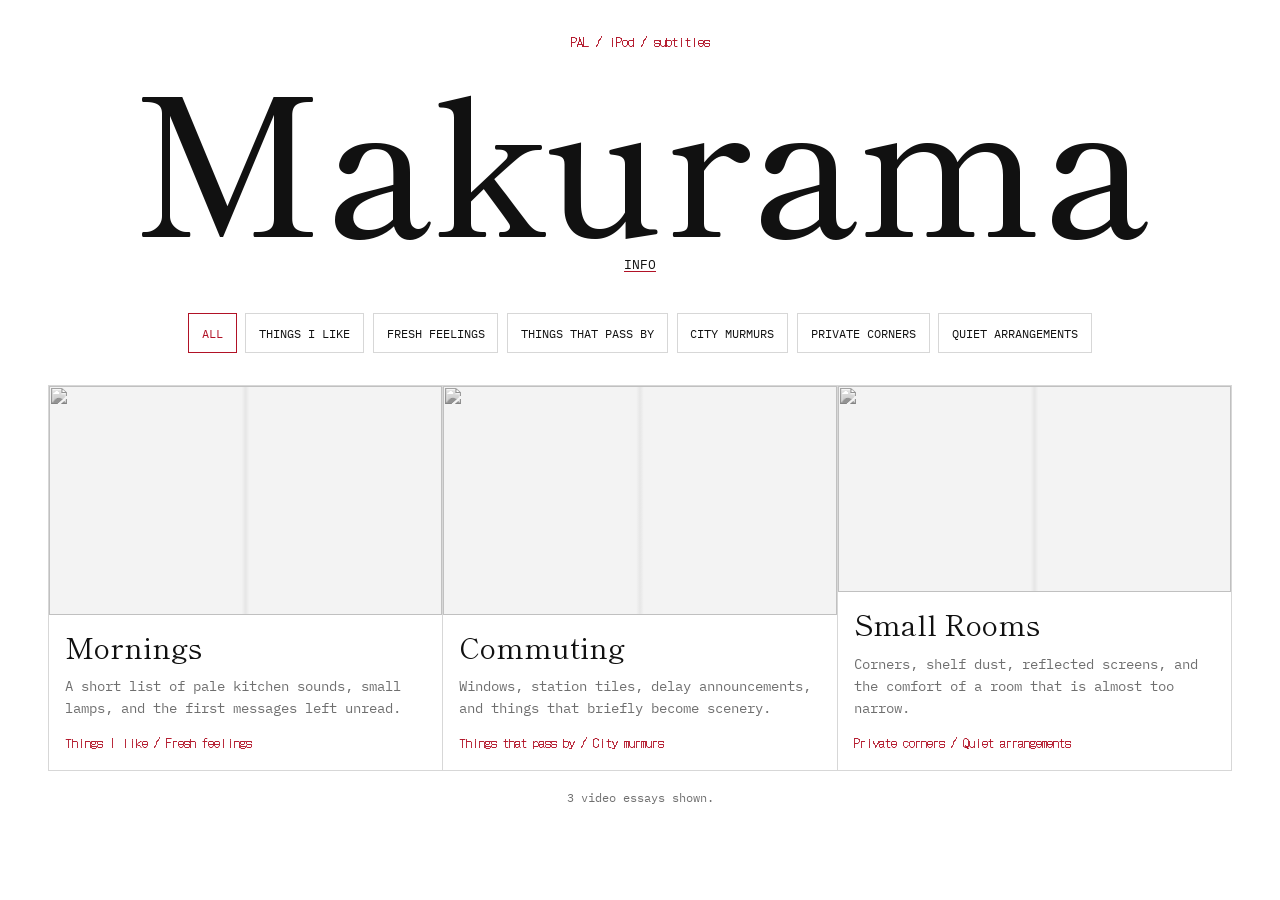
==== index.html @ 8e90f1b4 "Prototyping" ====
<!doctype html>
<html lang="en">
  <head>
    <meta charset="utf-8">
    <meta name="viewport" content="width=device-width, initial-scale=1">
    <meta name="description" content="Makurama is a collection of changing video essays inspired by Sei Shonagon.">
    <title>Makurama</title>
    <link rel="preconnect" href="https://fonts.googleapis.com">
    <link rel="preconnect" href="https://fonts.gstatic.com" crossorigin>
    <link href="https://fonts.googleapis.com/css2?family=DotGothic16&family=Dr+Sugiyama&family=IBM+Plex+Mono:wght@400;500;600&family=Shippori+Mincho:wght@400;500;700&display=swap" rel="stylesheet">
    <link rel="stylesheet" href="assets/css/style.css">
    <script src="assets/js/app.js" defer></script>
  </head>
  <body>
    <a class="skip-link" href="#main">Skip to content</a>

    <section id="intro-screen" role="region" aria-label="Introductory quote" tabindex="0">
      <blockquote>
        <p id="intro-quote">Things that pass through a small screen and remain.</p>
      </blockquote>
    </section>

    <header class="site-header">
      <p class="lofi-mark">PAL / iPod / subtitles</p>
      <h1 id="site-title" class="site-title" tabindex="-1">Makurama</h1>
      <nav aria-label="Primary navigation">
        <a href="info.html">Info</a>
      </nav>
    </header>

    <main id="main" tabindex="-1">
      <section class="filter-section" aria-labelledby="filters-title">
        <h2 id="filters-title" class="visually-hidden">Filter video essays by tag</h2>
        <div id="tagFilters" class="tag-filters" role="list" aria-live="polite"></div>
      </section>

      <section class="gallery-section" aria-labelledby="gallery-title">
        <h2 id="gallery-title" class="visually-hidden">Video essays</h2>
        <div id="gallery" class="gallery" aria-live="polite"></div>
        <p id="galleryStatus" class="gallery-status" role="status"></p>
      </section>

      <section id="textFallback" class="text-fallback" aria-labelledby="text-fallback-title">
        <h2 id="text-fallback-title">Text version</h2>
        <p>Makurama can be browsed as a plain list of video essays. Each entry is prepared for captions and transcripts as the project grows.</p>
        <ul>
          <li><a href="assets/video/mornings-v1.mp4">Mornings</a>: Things I like, Fresh feelings.</li>
          <li><a href="assets/video/commuting-v1.mp4">Commuting</a>: Things that pass by, City murmurs.</li>
          <li><a href="assets/video/small-rooms-v1.mp4">Small Rooms</a>: Private corners, Quiet arrangements.</li>
        </ul>
      </section>
    </main>

    <div id="videoOverlay" class="video-overlay" role="dialog" aria-modal="true" aria-labelledby="overlayTitle" hidden>
      <div class="overlay-plane" data-close-overlay></div>
      <div class="video-dialog">
        <button class="close-button" type="button" data-close-overlay aria-label="Close video">x</button>
        <p id="overlayTagline" class="lofi-mark"></p>
        <h2 id="overlayTitle"></h2>
        <p id="overlayDescription" class="overlay-description"></p>
        <div id="versionSwitcher" class="version-switcher" aria-label="Video versions"></div>
        <video id="overlayVideo" controls playsinline preload="metadata">
          <track kind="captions" srclang="en" label="English captions">
        </video>
        <p id="overlayTranscript" class="transcript-note"></p>
      </div>
    </div>

    <noscript>
      <section class="noscript-fallback" aria-labelledby="noscript-title">
        <h2 id="noscript-title">Makurama without JavaScript</h2>
        <p>The interactive gallery needs JavaScript. The first sample paths are listed here for text and script-free browsing.</p>
        <ul>
          <li><a href="assets/video/mornings-v1.mp4">Mornings</a></li>
          <li><a href="assets/video/commuting-v1.mp4">Commuting</a></li>
          <li><a href="assets/video/small-rooms-v1.mp4">Small Rooms</a></li>
        </ul>
      </section>
    </noscript>
  </body>
</html>
---- assets/css/style.css ----
:root {
  --paper: #fff;
  --ink: #111;
  --muted: #6f6f6f;
  --line: #d7d7d7;
  --soft: #f3f3f3;
  --red: #b11226;
  --focus: #d21f3c;
  --title-font: "Shippori Mincho", "Times New Roman", serif;
  --ui-font: "IBM Plex Mono", "Courier New", monospace;
  --accent-font: "DotGothic16", "IBM Plex Mono", monospace;
}

* {
  box-sizing: border-box;
}

html {
  background: var(--paper);
  color: var(--ink);
  font-family: var(--ui-font);
  font-size: 16px;
}

body {
  margin: 0;
  min-height: 100vh;
}

body.intro-active {
  overflow: hidden;
}

body.overlay-open {
  overflow: hidden;
}

a {
  color: inherit;
  text-decoration-color: var(--red);
  text-decoration-thickness: 1px;
  text-underline-offset: 0.18em;
}

button,
video {
  font: inherit;
}

button {
  color: inherit;
}

:focus-visible {
  outline: 2px solid var(--focus);
  outline-offset: 4px;
}

.visually-hidden {
  position: absolute;
  width: 1px;
  height: 1px;
  padding: 0;
  margin: -1px;
  overflow: hidden;
  clip: rect(0, 0, 0, 0);
  white-space: nowrap;
  border: 0;
}

.skip-link {
  position: fixed;
  left: 1rem;
  top: 1rem;
  z-index: 20;
  padding: 0.65rem 0.85rem;
  background: var(--paper);
  border: 1px solid var(--ink);
  transform: translateY(-180%);
}

.skip-link:focus {
  transform: translateY(0);
}

#intro-screen {
  position: fixed;
  inset: 0;
  z-index: 9999;
  display: grid;
  place-items: center;
  padding: 1.5rem;
  background: var(--paper);
  color: var(--ink);
  opacity: 1;
  pointer-events: auto;
  cursor: pointer;
  transition: opacity 1200ms ease;
}

#intro-screen.intro-dismissing,
#intro-screen.intro-hidden {
  opacity: 0;
  pointer-events: none;
}

#intro-screen blockquote {
  margin: 0;
}

#intro-screen p {
  max-width: 18rem;
  margin: 0;
  color: var(--muted);
  font-family: var(--title-font);
  font-size: clamp(1.25rem, 4vw, 2.2rem);
  line-height: 1.35;
  text-align: center;
}

.site-header {
  display: grid;
  place-items: center;
  gap: 1rem;
  padding: 2rem 1.25rem 2.5rem;
  text-align: center;
}

.compact-header {
  padding-bottom: 1rem;
}

.site-header h1 {
  margin: 0;
  font-family: var(--title-font);
  font-size: clamp(4.4rem, 16vw, 12rem);
  font-weight: 500;
  line-height: 0.9;
  letter-spacing: 0;
  text-transform: none;
  color: var(--ink);
  background: transparent;
}

.site-title,
.site-title:focus,
.site-title:active,
.site-title:focus-visible,
.site-header h1,
.site-header h1:focus,
.site-header h1:active,
.site-header h1:focus-visible {
  color: var(--ink);
  background: transparent;
}

.site-title:focus {
  outline: none;
}

.site-title:focus-visible {
  outline: 1px solid var(--red);
  outline-offset: 0.35rem;
}

.site-header nav {
  font-size: 0.82rem;
  text-transform: uppercase;
}

.lofi-mark {
  margin: 0;
  color: var(--red);
  font-family: var(--accent-font);
  font-size: 0.82rem;
  letter-spacing: 0;
}

main {
  padding: 0 1.25rem 5rem;
}

.filter-section {
  max-width: 66rem;
  margin: 0 auto 2rem;
}

.tag-filters,
.version-switcher {
  display: flex;
  flex-wrap: wrap;
  justify-content: center;
  gap: 0.55rem;
}

.tag-button,
.version-button,
.close-button {
  min-height: 2.5rem;
  border: 1px solid var(--line);
  background: var(--paper);
  cursor: pointer;
}

.tag-button,
.version-button {
  padding: 0.55rem 0.8rem;
  font-size: 0.78rem;
  text-transform: uppercase;
}

.tag-button[aria-pressed="true"],
.version-button[aria-pressed="true"] {
  border-color: var(--red);
  color: var(--red);
}

.gallery-section {
  max-width: 74rem;
  margin: 0 auto;
}

.gallery {
  display: grid;
  grid-template-columns: repeat(auto-fit, minmax(min(100%, 17rem), 1fr));
  gap: 1px;
  border: 1px solid var(--line);
  background: var(--line);
}

.gallery-card {
  min-height: 24rem;
  background: var(--paper);
}

.card-button {
  display: grid;
  grid-template-rows: minmax(12rem, 1fr) auto;
  width: 100%;
  min-height: 24rem;
  padding: 0;
  border: 0;
  background: var(--paper);
  text-align: left;
  cursor: pointer;
}

.card-button:hover .card-title,
.card-button:focus-visible .card-title {
  color: var(--red);
}

.card-button img {
  width: 100%;
  height: 100%;
  min-height: 12rem;
  object-fit: cover;
  background:
    linear-gradient(90deg, transparent 49%, rgba(0, 0, 0, 0.05) 50%, transparent 51%),
    var(--soft);
  border-bottom: 1px solid var(--line);
  filter: grayscale(1);
}

.card-button img.is-missing {
  border: 0;
  color: transparent;
}

.card-content {
  display: grid;
  gap: 0.8rem;
  padding: 1rem;
}

.card-title {
  font-family: var(--title-font);
  font-size: 1.8rem;
  line-height: 1.1;
}

.card-description {
  color: var(--muted);
  font-size: 0.9rem;
  line-height: 1.55;
}

.card-tags,
.gallery-status,
.transcript-note,
.noscript-fallback,
.text-fallback {
  color: var(--muted);
  font-size: 0.78rem;
  line-height: 1.7;
}

.card-tags {
  color: var(--red);
  font-family: var(--accent-font);
}

.gallery-status {
  margin: 1rem 0 0;
  text-align: center;
}

.text-fallback {
  display: none;
  max-width: 38rem;
  margin: 4rem auto 0;
  border-top: 1px solid var(--line);
  padding-top: 1.5rem;
}

.text-only .text-fallback {
  display: block;
}

.video-overlay {
  position: fixed;
  inset: 0;
  z-index: 10;
  display: grid;
  place-items: center;
  padding: 1rem;
  opacity: 0;
  transition: opacity 260ms ease;
}

.video-overlay.is-visible {
  opacity: 1;
}

.overlay-plane {
  position: absolute;
  inset: 0;
  background: rgba(255, 255, 255, 0.96);
}

.video-dialog {
  position: relative;
  z-index: 1;
  width: min(100%, 58rem);
  max-height: calc(100vh - 2rem);
  overflow: auto;
  display: grid;
  gap: 1rem;
  justify-items: center;
  padding: clamp(1rem, 4vw, 2.5rem);
  background: var(--paper);
  border: 1px solid var(--line);
  text-align: center;
  transform: translateY(0.5rem);
  transition: transform 260ms ease;
}

.video-overlay.is-visible .video-dialog {
  transform: translateY(0);
}

.close-button {
  position: absolute;
  right: 0.75rem;
  top: 0.75rem;
  width: 2.5rem;
  padding: 0;
  color: var(--red);
  font-family: var(--accent-font);
  font-size: 1rem;
}

.video-dialog h2 {
  margin: 0;
  font-family: var(--title-font);
  font-size: clamp(2.4rem, 8vw, 5.5rem);
  font-weight: 500;
  line-height: 1;
}

.overlay-description {
  max-width: 38rem;
  margin: 0;
  color: var(--muted);
  line-height: 1.7;
}

.video-dialog video {
  width: min(100%, 44rem);
  aspect-ratio: 4 / 3;
  background: var(--ink);
}

.noscript-fallback {
  max-width: 38rem;
  margin: 3rem auto;
  padding: 1rem;
  border: 1px solid var(--line);
}

.info-main {
  padding-top: 1rem;
}

.river-text {
  max-width: 34rem;
  margin: 0 auto;
  font-family: var(--title-font);
  font-size: clamp(1.25rem, 2.2vw, 1.75rem);
  line-height: 1.65;
}

.river-text p {
  margin: 0 0 2.5rem;
}

.info-figure {
  width: min(18rem, 62vw);
  margin: 0 0 2.5rem;
  font-family: var(--ui-font);
  font-size: 0.72rem;
  line-height: 1.5;
  color: var(--muted);
}

.protrude-left {
  transform: translateX(-18%);
}

.protrude-right {
  margin-left: auto;
  transform: translateX(18%);
}

.placeholder-image {
  aspect-ratio: 4 / 3;
  border: 1px solid var(--line);
  background:
    linear-gradient(180deg, rgba(177, 18, 38, 0.12), transparent 30%),
    repeating-linear-gradient(0deg, #eee 0 2px, #fff 2px 7px);
}

.placeholder-image.striped {
  background:
    linear-gradient(90deg, rgba(177, 18, 38, 0.16), transparent 36%),
    repeating-linear-gradient(90deg, #111 0 1px, #f7f7f7 1px 9px);
}

.info-figure figcaption {
  margin-top: 0.6rem;
}

@media (max-width: 640px) {
  .site-header h1 {
    font-size: clamp(4rem, 22vw, 7rem);
  }

  .gallery-card,
  .card-button {
    min-height: 21rem;
  }

  .protrude-left,
  .protrude-right {
    transform: none;
  }
}

@media (prefers-reduced-motion: reduce) {
  #intro-screen {
    transition-duration: 80ms !important;
  }

  *,
  *::before,
  *::after {
    scroll-behavior: auto !important;
    transition-duration: 0.001ms !important;
    animation-duration: 0.001ms !important;
    animation-iteration-count: 1 !important;
  }
}
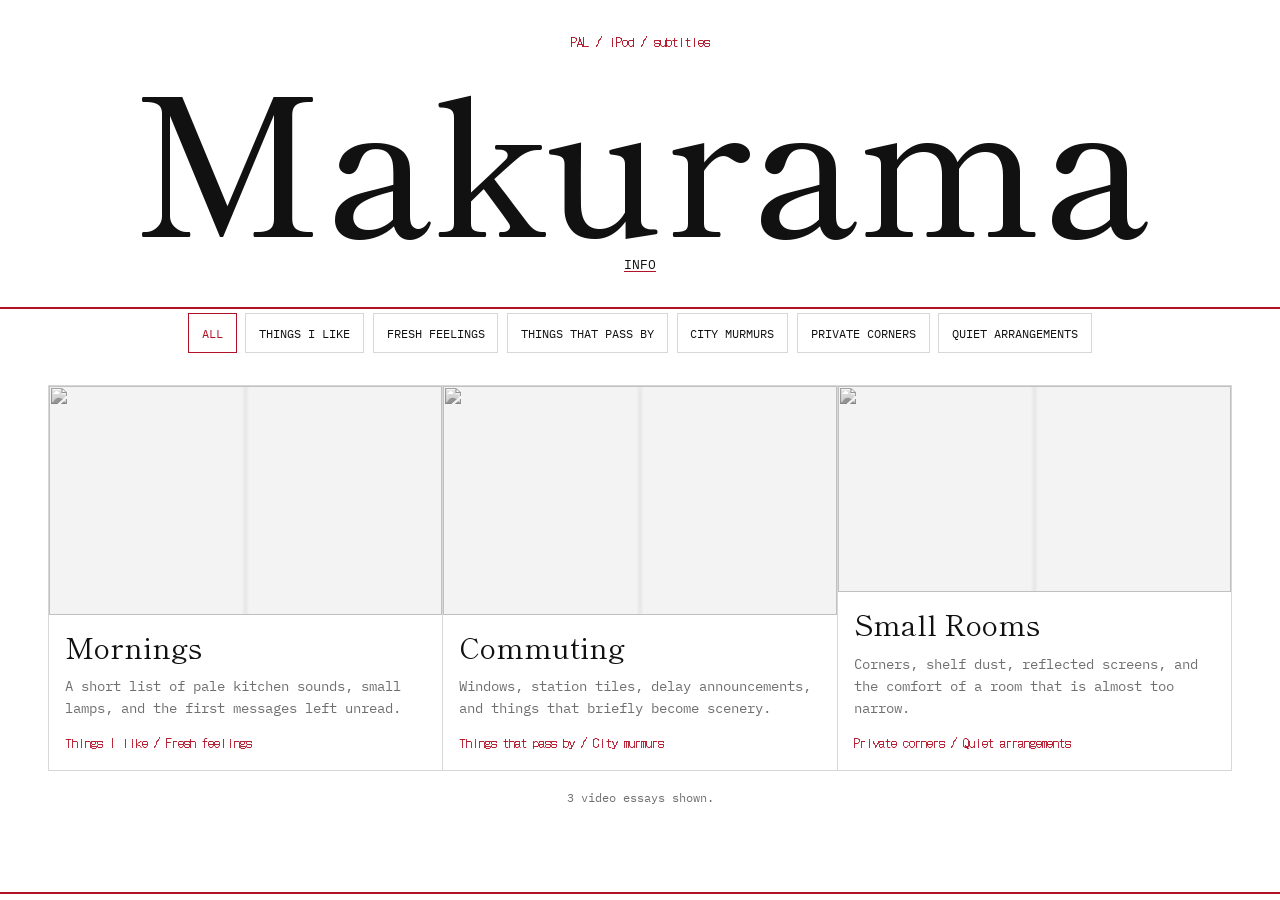
==== commit 4657f660: "WIP Codex intro debug attempt" ====
--- a/index.html
+++ b/index.html
@@ -7,7 +7,7 @@
     <title>Makurama</title>
     <link rel="preconnect" href="https://fonts.googleapis.com">
     <link rel="preconnect" href="https://fonts.gstatic.com" crossorigin>
-    <link href="https://fonts.googleapis.com/css2?family=DotGothic16&family=Dr+Sugiyama&family=IBM+Plex+Mono:wght@400;500;600&family=Shippori+Mincho:wght@400;500;700&display=swap" rel="stylesheet">
+    <link href="https://fonts.googleapis.com/css2?family=DotGothic16&family=IBM+Plex+Mono:wght@400;500;600&family=Shippori+Mincho:wght@400;500;700&display=swap" rel="stylesheet">
     <link rel="stylesheet" href="assets/css/style.css">
     <script src="assets/js/app.js" defer></script>
   </head>
@@ -16,13 +16,13 @@
 
     <section id="intro-screen" role="region" aria-label="Introductory quote" tabindex="0">
       <blockquote>
-        <p id="intro-quote">Things that pass through a small screen and remain.</p>
+        <p>Things that pass through a small screen and remain.</p>
       </blockquote>
     </section>
 
     <header class="site-header">
       <p class="lofi-mark">PAL / iPod / subtitles</p>
-      <h1 id="site-title" class="site-title" tabindex="-1">Makurama</h1>
+      <h1 id="site-title" class="site-title">Makurama</h1>
       <nav aria-label="Primary navigation">
         <a href="info.html">Info</a>
       </nav>
--- a/assets/css/style.css
+++ b/assets/css/style.css
@@ -5,7 +5,7 @@
   --line: #d7d7d7;
   --soft: #f3f3f3;
   --red: #b11226;
-  --focus: #d21f3c;
+  --focus: #b11226;
   --title-font: "Shippori Mincho", "Times New Roman", serif;
   --ui-font: "IBM Plex Mono", "Courier New", monospace;
   --accent-font: "DotGothic16", "IBM Plex Mono", monospace;
@@ -13,6 +13,11 @@
 
 * {
   box-sizing: border-box;
+}
+
+html,
+body {
+  cursor: auto;
 }
 
 html {
@@ -40,6 +45,13 @@
   text-decoration-color: var(--red);
   text-decoration-thickness: 1px;
   text-underline-offset: 0.18em;
+}
+
+a,
+button,
+.card-button,
+[role="button"] {
+  cursor: pointer;
 }
 
 button,
@@ -72,7 +84,7 @@
   position: fixed;
   left: 1rem;
   top: 1rem;
-  z-index: 20;
+  z-index: 10000;
   padding: 0.65rem 0.85rem;
   background: var(--paper);
   border: 1px solid var(--ink);
@@ -93,15 +105,20 @@
   background: var(--paper);
   color: var(--ink);
   opacity: 1;
+  visibility: visible;
   pointer-events: auto;
   cursor: pointer;
   transition: opacity 1200ms ease;
 }
 
-#intro-screen.intro-dismissing,
-#intro-screen.intro-hidden {
+#intro-screen.intro-dismissing {
   opacity: 0;
   pointer-events: none;
+}
+
+#intro-screen[hidden],
+.video-overlay[hidden] {
+  display: none !important;
 }
 
 #intro-screen blockquote {
@@ -124,21 +141,6 @@
   gap: 1rem;
   padding: 2rem 1.25rem 2.5rem;
   text-align: center;
-}
-
-.compact-header {
-  padding-bottom: 1rem;
-}
-
-.site-header h1 {
-  margin: 0;
-  font-family: var(--title-font);
-  font-size: clamp(4.4rem, 16vw, 12rem);
-  font-weight: 500;
-  line-height: 0.9;
-  letter-spacing: 0;
-  text-transform: none;
-  color: var(--ink);
   background: transparent;
 }
 
@@ -154,12 +156,19 @@
   background: transparent;
 }
 
-.site-title:focus {
-  outline: none;
-}
-
+.site-title {
+  margin: 0;
+  font-family: var(--title-font);
+  font-size: clamp(4.4rem, 16vw, 12rem);
+  font-weight: 500;
+  line-height: 0.9;
+  letter-spacing: 0;
+  text-transform: none;
+}
+
+.site-title:focus,
 .site-title:focus-visible {
-  outline: 1px solid var(--red);
+  outline: 1px solid var(--focus);
   outline-offset: 0.35rem;
 }
 
@@ -171,6 +180,7 @@
 .lofi-mark {
   margin: 0;
   color: var(--red);
+  background: transparent;
   font-family: var(--accent-font);
   font-size: 0.82rem;
   letter-spacing: 0;
@@ -199,7 +209,6 @@
   min-height: 2.5rem;
   border: 1px solid var(--line);
   background: var(--paper);
-  cursor: pointer;
 }
 
 .tag-button,
@@ -242,7 +251,6 @@
   border: 0;
   background: var(--paper);
   text-align: left;
-  cursor: pointer;
 }
 
 .card-button:hover .card-title,
@@ -325,11 +333,15 @@
   place-items: center;
   padding: 1rem;
   opacity: 0;
+  visibility: hidden;
+  pointer-events: none;
   transition: opacity 260ms ease;
 }
 
 .video-overlay.is-visible {
   opacity: 1;
+  visibility: visible;
+  pointer-events: auto;
 }
 
 .overlay-plane {
@@ -398,60 +410,8 @@
   border: 1px solid var(--line);
 }
 
-.info-main {
-  padding-top: 1rem;
-}
-
-.river-text {
-  max-width: 34rem;
-  margin: 0 auto;
-  font-family: var(--title-font);
-  font-size: clamp(1.25rem, 2.2vw, 1.75rem);
-  line-height: 1.65;
-}
-
-.river-text p {
-  margin: 0 0 2.5rem;
-}
-
-.info-figure {
-  width: min(18rem, 62vw);
-  margin: 0 0 2.5rem;
-  font-family: var(--ui-font);
-  font-size: 0.72rem;
-  line-height: 1.5;
-  color: var(--muted);
-}
-
-.protrude-left {
-  transform: translateX(-18%);
-}
-
-.protrude-right {
-  margin-left: auto;
-  transform: translateX(18%);
-}
-
-.placeholder-image {
-  aspect-ratio: 4 / 3;
-  border: 1px solid var(--line);
-  background:
-    linear-gradient(180deg, rgba(177, 18, 38, 0.12), transparent 30%),
-    repeating-linear-gradient(0deg, #eee 0 2px, #fff 2px 7px);
-}
-
-.placeholder-image.striped {
-  background:
-    linear-gradient(90deg, rgba(177, 18, 38, 0.16), transparent 36%),
-    repeating-linear-gradient(90deg, #111 0 1px, #f7f7f7 1px 9px);
-}
-
-.info-figure figcaption {
-  margin-top: 0.6rem;
-}
-
 @media (max-width: 640px) {
-  .site-header h1 {
+  .site-title {
     font-size: clamp(4rem, 22vw, 7rem);
   }
 
@@ -459,23 +419,17 @@
   .card-button {
     min-height: 21rem;
   }
-
-  .protrude-left,
-  .protrude-right {
-    transform: none;
-  }
 }
 
 @media (prefers-reduced-motion: reduce) {
   #intro-screen {
-    transition-duration: 80ms !important;
+    transition-duration: 80ms;
   }
 
   *,
   *::before,
   *::after {
     scroll-behavior: auto !important;
-    transition-duration: 0.001ms !important;
     animation-duration: 0.001ms !important;
     animation-iteration-count: 1 !important;
   }
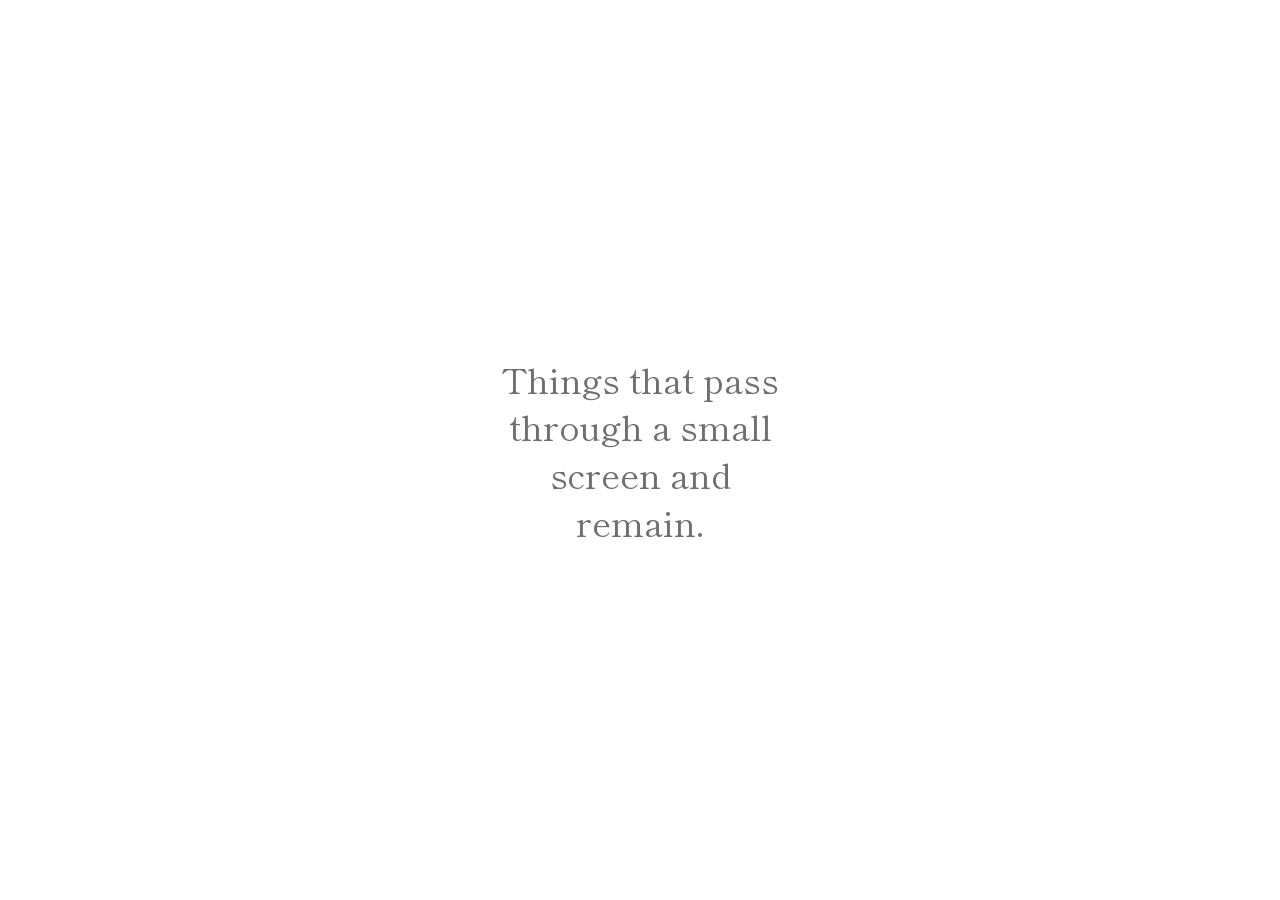
==== commit 1bfa25b9: "Merge branch 'main' into fix-intro-overlay-state" ====
--- a/index.html
+++ b/index.html
@@ -7,7 +7,7 @@
     <title>Makurama</title>
     <link rel="preconnect" href="https://fonts.googleapis.com">
     <link rel="preconnect" href="https://fonts.gstatic.com" crossorigin>
-    <link href="https://fonts.googleapis.com/css2?family=DotGothic16&family=IBM+Plex+Mono:wght@400;500;600&family=Shippori+Mincho:wght@400;500;700&display=swap" rel="stylesheet">
+    <link href="https://fonts.googleapis.com/css2?family=DotGothic16&family=Dr+Sugiyama&family=IBM+Plex+Mono:wght@400;500;600&family=Shippori+Mincho:wght@400;500;700&display=swap" rel="stylesheet">
     <link rel="stylesheet" href="assets/css/style.css">
     <script src="assets/js/app.js" defer></script>
   </head>
@@ -16,13 +16,13 @@
 
     <section id="intro-screen" role="region" aria-label="Introductory quote" tabindex="0">
       <blockquote>
-        <p>Things that pass through a small screen and remain.</p>
+        <p id="intro-quote">Things that pass through a small screen and remain.</p>
       </blockquote>
     </section>
 
     <header class="site-header">
       <p class="lofi-mark">PAL / iPod / subtitles</p>
-      <h1 id="site-title" class="site-title">Makurama</h1>
+      <h1 id="site-title" class="site-title" tabindex="-1">Makurama</h1>
       <nav aria-label="Primary navigation">
         <a href="info.html">Info</a>
       </nav>
--- a/assets/css/style.css
+++ b/assets/css/style.css
@@ -5,7 +5,7 @@
   --line: #d7d7d7;
   --soft: #f3f3f3;
   --red: #b11226;
-  --focus: #b11226;
+  --focus: #d21f3c;
   --title-font: "Shippori Mincho", "Times New Roman", serif;
   --ui-font: "IBM Plex Mono", "Courier New", monospace;
   --accent-font: "DotGothic16", "IBM Plex Mono", monospace;
@@ -13,11 +13,6 @@
 
 * {
   box-sizing: border-box;
-}
-
-html,
-body {
-  cursor: auto;
 }
 
 html {
@@ -45,13 +40,6 @@
   text-decoration-color: var(--red);
   text-decoration-thickness: 1px;
   text-underline-offset: 0.18em;
-}
-
-a,
-button,
-.card-button,
-[role="button"] {
-  cursor: pointer;
 }
 
 button,
@@ -84,7 +72,7 @@
   position: fixed;
   left: 1rem;
   top: 1rem;
-  z-index: 10000;
+  z-index: 20;
   padding: 0.65rem 0.85rem;
   background: var(--paper);
   border: 1px solid var(--ink);
@@ -105,20 +93,15 @@
   background: var(--paper);
   color: var(--ink);
   opacity: 1;
-  visibility: visible;
   pointer-events: auto;
   cursor: pointer;
   transition: opacity 1200ms ease;
 }
 
-#intro-screen.intro-dismissing {
+#intro-screen.intro-dismissing,
+#intro-screen.intro-hidden {
   opacity: 0;
   pointer-events: none;
-}
-
-#intro-screen[hidden],
-.video-overlay[hidden] {
-  display: none !important;
 }
 
 #intro-screen blockquote {
@@ -141,6 +124,21 @@
   gap: 1rem;
   padding: 2rem 1.25rem 2.5rem;
   text-align: center;
+}
+
+.compact-header {
+  padding-bottom: 1rem;
+}
+
+.site-header h1 {
+  margin: 0;
+  font-family: var(--title-font);
+  font-size: clamp(4.4rem, 16vw, 12rem);
+  font-weight: 500;
+  line-height: 0.9;
+  letter-spacing: 0;
+  text-transform: none;
+  color: var(--ink);
   background: transparent;
 }
 
@@ -156,19 +154,12 @@
   background: transparent;
 }
 
-.site-title {
-  margin: 0;
-  font-family: var(--title-font);
-  font-size: clamp(4.4rem, 16vw, 12rem);
-  font-weight: 500;
-  line-height: 0.9;
-  letter-spacing: 0;
-  text-transform: none;
-}
-
-.site-title:focus,
+.site-title:focus {
+  outline: none;
+}
+
 .site-title:focus-visible {
-  outline: 1px solid var(--focus);
+  outline: 1px solid var(--red);
   outline-offset: 0.35rem;
 }
 
@@ -180,7 +171,6 @@
 .lofi-mark {
   margin: 0;
   color: var(--red);
-  background: transparent;
   font-family: var(--accent-font);
   font-size: 0.82rem;
   letter-spacing: 0;
@@ -209,6 +199,7 @@
   min-height: 2.5rem;
   border: 1px solid var(--line);
   background: var(--paper);
+  cursor: pointer;
 }
 
 .tag-button,
@@ -251,6 +242,7 @@
   border: 0;
   background: var(--paper);
   text-align: left;
+  cursor: pointer;
 }
 
 .card-button:hover .card-title,
@@ -333,15 +325,11 @@
   place-items: center;
   padding: 1rem;
   opacity: 0;
-  visibility: hidden;
-  pointer-events: none;
   transition: opacity 260ms ease;
 }
 
 .video-overlay.is-visible {
   opacity: 1;
-  visibility: visible;
-  pointer-events: auto;
 }
 
 .overlay-plane {
@@ -410,8 +398,60 @@
   border: 1px solid var(--line);
 }
 
+.info-main {
+  padding-top: 1rem;
+}
+
+.river-text {
+  max-width: 34rem;
+  margin: 0 auto;
+  font-family: var(--title-font);
+  font-size: clamp(1.25rem, 2.2vw, 1.75rem);
+  line-height: 1.65;
+}
+
+.river-text p {
+  margin: 0 0 2.5rem;
+}
+
+.info-figure {
+  width: min(18rem, 62vw);
+  margin: 0 0 2.5rem;
+  font-family: var(--ui-font);
+  font-size: 0.72rem;
+  line-height: 1.5;
+  color: var(--muted);
+}
+
+.protrude-left {
+  transform: translateX(-18%);
+}
+
+.protrude-right {
+  margin-left: auto;
+  transform: translateX(18%);
+}
+
+.placeholder-image {
+  aspect-ratio: 4 / 3;
+  border: 1px solid var(--line);
+  background:
+    linear-gradient(180deg, rgba(177, 18, 38, 0.12), transparent 30%),
+    repeating-linear-gradient(0deg, #eee 0 2px, #fff 2px 7px);
+}
+
+.placeholder-image.striped {
+  background:
+    linear-gradient(90deg, rgba(177, 18, 38, 0.16), transparent 36%),
+    repeating-linear-gradient(90deg, #111 0 1px, #f7f7f7 1px 9px);
+}
+
+.info-figure figcaption {
+  margin-top: 0.6rem;
+}
+
 @media (max-width: 640px) {
-  .site-title {
+  .site-header h1 {
     font-size: clamp(4rem, 22vw, 7rem);
   }
 
@@ -419,17 +459,23 @@
   .card-button {
     min-height: 21rem;
   }
+
+  .protrude-left,
+  .protrude-right {
+    transform: none;
+  }
 }
 
 @media (prefers-reduced-motion: reduce) {
   #intro-screen {
-    transition-duration: 80ms;
+    transition-duration: 80ms !important;
   }
 
   *,
   *::before,
   *::after {
     scroll-behavior: auto !important;
+    transition-duration: 0.001ms !important;
     animation-duration: 0.001ms !important;
     animation-iteration-count: 1 !important;
   }
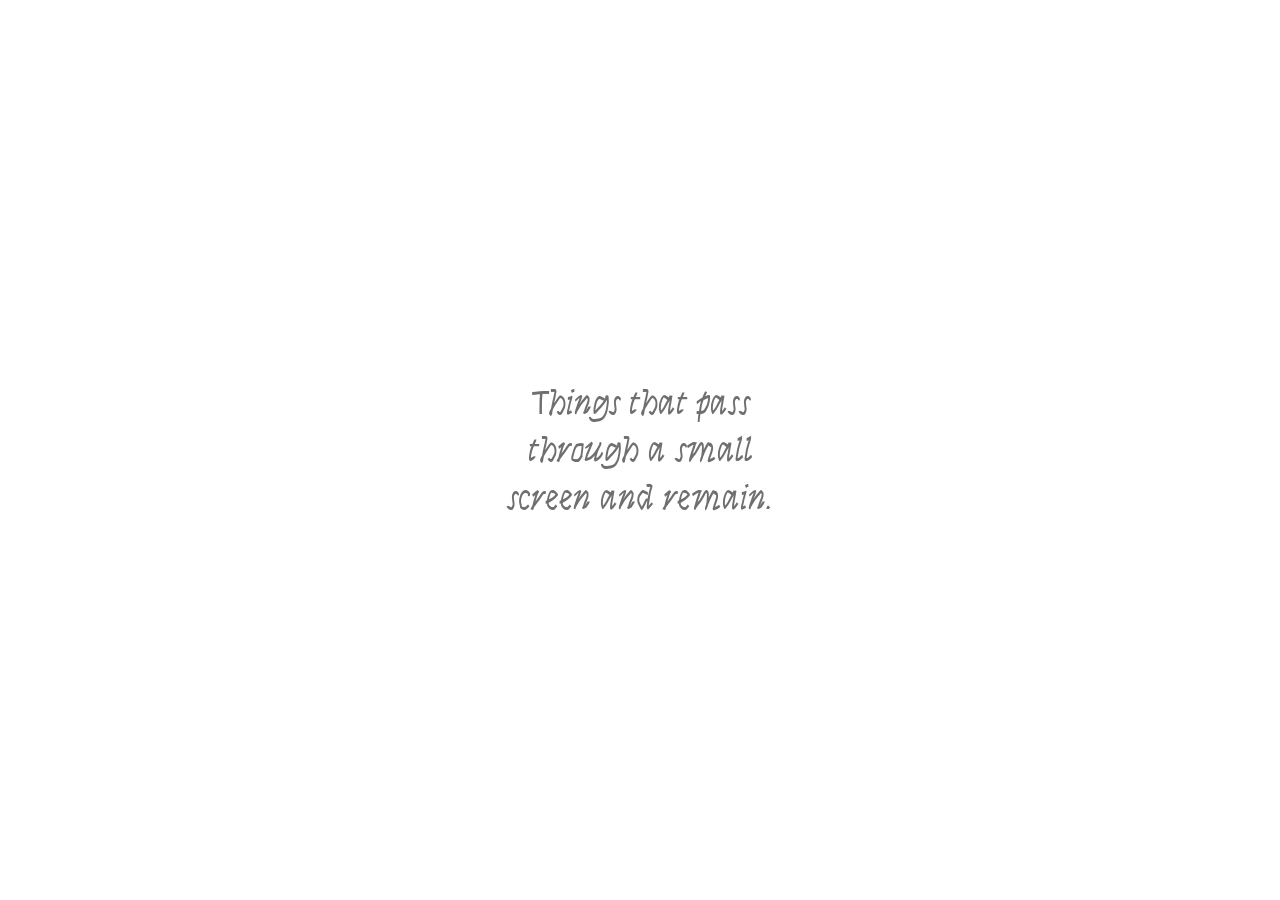
==== commit 32c1132c: "Update Makurama typography and intro fade" ====
--- a/index.html
+++ b/index.html
@@ -7,7 +7,7 @@
     <title>Makurama</title>
     <link rel="preconnect" href="https://fonts.googleapis.com">
     <link rel="preconnect" href="https://fonts.gstatic.com" crossorigin>
-    <link href="https://fonts.googleapis.com/css2?family=DotGothic16&family=Dr+Sugiyama&family=IBM+Plex+Mono:wght@400;500;600&family=Shippori+Mincho:wght@400;500;700&display=swap" rel="stylesheet">
+    <link href="https://fonts.googleapis.com/css2?family=IBM+Plex+Mono:wght@400;500;600&family=Shippori+Mincho:wght@400;500;700&family=Syne+Tactile&display=swap" rel="stylesheet">
     <link rel="stylesheet" href="assets/css/style.css">
     <script src="assets/js/app.js" defer></script>
   </head>
@@ -16,13 +16,13 @@
 
     <section id="intro-screen" role="region" aria-label="Introductory quote" tabindex="0">
       <blockquote>
-        <p id="intro-quote">Things that pass through a small screen and remain.</p>
+        <p>Things that pass through a small screen and remain.</p>
       </blockquote>
     </section>
 
     <header class="site-header">
       <p class="lofi-mark">PAL / iPod / subtitles</p>
-      <h1 id="site-title" class="site-title" tabindex="-1">Makurama</h1>
+      <h1 id="site-title" class="site-title">Makurama</h1>
       <nav aria-label="Primary navigation">
         <a href="info.html">Info</a>
       </nav>
--- a/assets/css/style.css
+++ b/assets/css/style.css
@@ -1,3 +1,9 @@
+@font-face {
+  font-family: "TerminusLocal";
+  src: url("../fonts/terminus/TerminusTTF-4.49.3.ttf") format("truetype");
+  font-display: swap;
+}
+
 :root {
   --paper: #fff;
   --ink: #111;
@@ -5,14 +11,19 @@
   --line: #d7d7d7;
   --soft: #f3f3f3;
   --red: #b11226;
-  --focus: #d21f3c;
-  --title-font: "Shippori Mincho", "Times New Roman", serif;
+  --focus: #b11226;
+  --title-font: "Syne Tactile", "Shippori Mincho", serif;
   --ui-font: "IBM Plex Mono", "Courier New", monospace;
-  --accent-font: "DotGothic16", "IBM Plex Mono", monospace;
+  --accent-font: "TerminusLocal", "Terminus", "Terminus (TTF)", "VT323", "IBM Plex Mono", monospace;
 }
 
 * {
   box-sizing: border-box;
+}
+
+html,
+body {
+  cursor: auto;
 }
 
 html {
@@ -40,6 +51,13 @@
   text-decoration-color: var(--red);
   text-decoration-thickness: 1px;
   text-underline-offset: 0.18em;
+}
+
+a,
+button,
+.card-button,
+[role="button"] {
+  cursor: pointer;
 }
 
 button,
@@ -72,7 +90,7 @@
   position: fixed;
   left: 1rem;
   top: 1rem;
-  z-index: 20;
+  z-index: 10000;
   padding: 0.65rem 0.85rem;
   background: var(--paper);
   border: 1px solid var(--ink);
@@ -93,15 +111,22 @@
   background: var(--paper);
   color: var(--ink);
   opacity: 1;
+  visibility: visible;
   pointer-events: auto;
   cursor: pointer;
-  transition: opacity 1200ms ease;
-}
-
-#intro-screen.intro-dismissing,
-#intro-screen.intro-hidden {
+  transition-property: opacity;
+  transition-duration: 1600ms;
+  transition-timing-function: ease;
+}
+
+#intro-screen.intro-dismissing {
   opacity: 0;
   pointer-events: none;
+}
+
+#intro-screen[hidden],
+.video-overlay[hidden] {
+  display: none !important;
 }
 
 #intro-screen blockquote {
@@ -124,21 +149,6 @@
   gap: 1rem;
   padding: 2rem 1.25rem 2.5rem;
   text-align: center;
-}
-
-.compact-header {
-  padding-bottom: 1rem;
-}
-
-.site-header h1 {
-  margin: 0;
-  font-family: var(--title-font);
-  font-size: clamp(4.4rem, 16vw, 12rem);
-  font-weight: 500;
-  line-height: 0.9;
-  letter-spacing: 0;
-  text-transform: none;
-  color: var(--ink);
   background: transparent;
 }
 
@@ -152,14 +162,22 @@
 .site-header h1:focus-visible {
   color: var(--ink);
   background: transparent;
-}
-
-.site-title:focus {
-  outline: none;
-}
-
+  box-shadow: none;
+}
+
+.site-title {
+  margin: 0;
+  font-family: var(--title-font);
+  font-size: clamp(4.4rem, 16vw, 12rem);
+  font-weight: 500;
+  line-height: 0.9;
+  letter-spacing: 0;
+  text-transform: none;
+}
+
+.site-title:focus,
 .site-title:focus-visible {
-  outline: 1px solid var(--red);
+  outline: 1px solid var(--focus);
   outline-offset: 0.35rem;
 }
 
@@ -171,6 +189,7 @@
 .lofi-mark {
   margin: 0;
   color: var(--red);
+  background: transparent;
   font-family: var(--accent-font);
   font-size: 0.82rem;
   letter-spacing: 0;
@@ -191,6 +210,7 @@
   flex-wrap: wrap;
   justify-content: center;
   gap: 0.55rem;
+  font-family: var(--accent-font);
 }
 
 .tag-button,
@@ -199,12 +219,12 @@
   min-height: 2.5rem;
   border: 1px solid var(--line);
   background: var(--paper);
-  cursor: pointer;
 }
 
 .tag-button,
 .version-button {
   padding: 0.55rem 0.8rem;
+  font-family: var(--accent-font);
   font-size: 0.78rem;
   text-transform: uppercase;
 }
@@ -242,7 +262,6 @@
   border: 0;
   background: var(--paper);
   text-align: left;
-  cursor: pointer;
 }
 
 .card-button:hover .card-title,
@@ -291,6 +310,7 @@
 .noscript-fallback,
 .text-fallback {
   color: var(--muted);
+  font-family: var(--accent-font);
   font-size: 0.78rem;
   line-height: 1.7;
 }
@@ -325,11 +345,15 @@
   place-items: center;
   padding: 1rem;
   opacity: 0;
+  visibility: hidden;
+  pointer-events: none;
   transition: opacity 260ms ease;
 }
 
 .video-overlay.is-visible {
   opacity: 1;
+  visibility: visible;
+  pointer-events: auto;
 }
 
 .overlay-plane {
@@ -398,60 +422,8 @@
   border: 1px solid var(--line);
 }
 
-.info-main {
-  padding-top: 1rem;
-}
-
-.river-text {
-  max-width: 34rem;
-  margin: 0 auto;
-  font-family: var(--title-font);
-  font-size: clamp(1.25rem, 2.2vw, 1.75rem);
-  line-height: 1.65;
-}
-
-.river-text p {
-  margin: 0 0 2.5rem;
-}
-
-.info-figure {
-  width: min(18rem, 62vw);
-  margin: 0 0 2.5rem;
-  font-family: var(--ui-font);
-  font-size: 0.72rem;
-  line-height: 1.5;
-  color: var(--muted);
-}
-
-.protrude-left {
-  transform: translateX(-18%);
-}
-
-.protrude-right {
-  margin-left: auto;
-  transform: translateX(18%);
-}
-
-.placeholder-image {
-  aspect-ratio: 4 / 3;
-  border: 1px solid var(--line);
-  background:
-    linear-gradient(180deg, rgba(177, 18, 38, 0.12), transparent 30%),
-    repeating-linear-gradient(0deg, #eee 0 2px, #fff 2px 7px);
-}
-
-.placeholder-image.striped {
-  background:
-    linear-gradient(90deg, rgba(177, 18, 38, 0.16), transparent 36%),
-    repeating-linear-gradient(90deg, #111 0 1px, #f7f7f7 1px 9px);
-}
-
-.info-figure figcaption {
-  margin-top: 0.6rem;
-}
-
 @media (max-width: 640px) {
-  .site-header h1 {
+  .site-title {
     font-size: clamp(4rem, 22vw, 7rem);
   }
 
@@ -459,23 +431,17 @@
   .card-button {
     min-height: 21rem;
   }
-
-  .protrude-left,
-  .protrude-right {
-    transform: none;
-  }
 }
 
 @media (prefers-reduced-motion: reduce) {
   #intro-screen {
-    transition-duration: 80ms !important;
+    transition-duration: 80ms;
   }
 
   *,
   *::before,
   *::after {
     scroll-behavior: auto !important;
-    transition-duration: 0.001ms !important;
     animation-duration: 0.001ms !important;
     animation-iteration-count: 1 !important;
   }
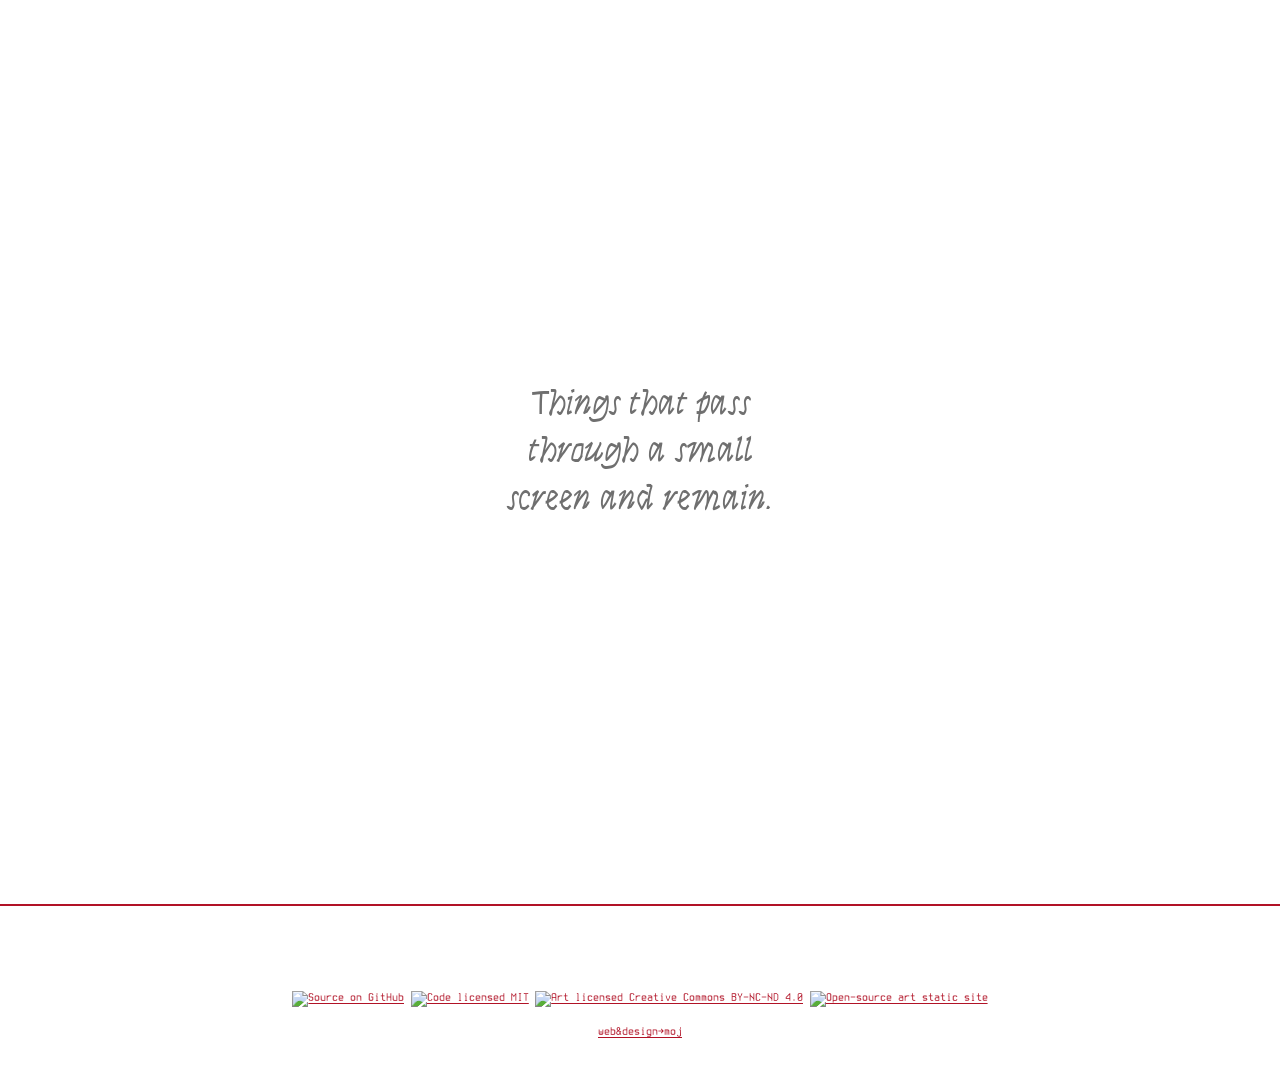
==== commit 511330db: "Polish title footer and river info page" ====
--- a/index.html
+++ b/index.html
@@ -16,13 +16,13 @@
 
     <section id="intro-screen" role="region" aria-label="Introductory quote" tabindex="0">
       <blockquote>
-        <p>Things that pass through a small screen and remain.</p>
+        <p id="intro-quote">Things that pass through a small screen and remain.</p>
       </blockquote>
     </section>
 
     <header class="site-header">
-      <p class="lofi-mark">PAL / iPod / subtitles</p>
-      <h1 id="site-title" class="site-title">Makurama</h1>
+      <p class="lofi-mark">Jan Motal's</p>
+      <h1 id="site-title" class="site-title" tabindex="-1">Makurama<span class="title-dot">.</span></h1>
       <nav aria-label="Primary navigation">
         <a href="info.html">Info</a>
       </nav>
@@ -77,5 +77,23 @@
         </ul>
       </section>
     </noscript>
+
+    <footer class="site-footer">
+      <div class="footer-badges" aria-label="Project links and licenses">
+        <a href="https://github.com/motajama/makurama">
+          <img src="https://img.shields.io/badge/source-GitHub-111111?style=flat-square&amp;logo=github" alt="Source on GitHub">
+        </a>
+        <a href="LICENSE">
+          <img src="https://img.shields.io/badge/code-MIT-111111?style=flat-square" alt="Code licensed MIT">
+        </a>
+        <a href="https://creativecommons.org/licenses/by-nc-nd/4.0/">
+          <img src="https://img.shields.io/badge/art-CC%20BY--NC--ND%204.0-b11226?style=flat-square" alt="Art licensed Creative Commons BY-NC-ND 4.0">
+        </a>
+        <a href="https://github.com/motajama/makurama">
+          <img src="https://img.shields.io/badge/open--source-art-6f6f6f?style=flat-square" alt="Open-source art static site">
+        </a>
+      </div>
+      <p><a href="https://www.janmotal.cz">web&amp;design&rarr;moj</a></p>
+    </footer>
   </body>
 </html>
--- a/assets/css/style.css
+++ b/assets/css/style.css
@@ -90,7 +90,7 @@
   position: fixed;
   left: 1rem;
   top: 1rem;
-  z-index: 10000;
+  z-index: 20;
   padding: 0.65rem 0.85rem;
   background: var(--paper);
   border: 1px solid var(--ink);
@@ -119,7 +119,8 @@
   transition-timing-function: ease;
 }
 
-#intro-screen.intro-dismissing {
+#intro-screen.intro-dismissing,
+#intro-screen.intro-hidden {
   opacity: 0;
   pointer-events: none;
 }
@@ -149,6 +150,22 @@
   gap: 1rem;
   padding: 2rem 1.25rem 2.5rem;
   text-align: center;
+  background: transparent;
+}
+
+.compact-header {
+  padding-bottom: 1rem;
+}
+
+.site-header h1 {
+  margin: 0;
+  font-family: var(--title-font);
+  font-size: clamp(4.4rem, 16vw, 12rem);
+  font-weight: 500;
+  line-height: 0.9;
+  letter-spacing: 0;
+  text-transform: none;
+  color: var(--ink);
   background: transparent;
 }
 
@@ -165,20 +182,17 @@
   box-shadow: none;
 }
 
-.site-title {
-  margin: 0;
-  font-family: var(--title-font);
-  font-size: clamp(4.4rem, 16vw, 12rem);
-  font-weight: 500;
-  line-height: 0.9;
-  letter-spacing: 0;
-  text-transform: none;
-}
-
-.site-title:focus,
+.site-title:focus {
+  outline: none;
+}
+
 .site-title:focus-visible {
-  outline: 1px solid var(--focus);
+  outline: 1px solid var(--red);
   outline-offset: 0.35rem;
+}
+
+.title-dot {
+  color: var(--red);
 }
 
 .site-header nav {
@@ -219,6 +233,7 @@
   min-height: 2.5rem;
   border: 1px solid var(--line);
   background: var(--paper);
+  cursor: pointer;
 }
 
 .tag-button,
@@ -262,6 +277,7 @@
   border: 0;
   background: var(--paper);
   text-align: left;
+  cursor: pointer;
 }
 
 .card-button:hover .card-title,
@@ -304,6 +320,14 @@
   line-height: 1.55;
 }
 
+.card-subtitle,
+.overlay-subtitle {
+  color: var(--muted);
+  font-family: var(--ui-font);
+  font-size: 0.9rem;
+  line-height: 1.45;
+}
+
 .card-tags,
 .gallery-status,
 .transcript-note,
@@ -409,6 +433,10 @@
   line-height: 1.7;
 }
 
+.meta-line {
+  display: block;
+}
+
 .video-dialog video {
   width: min(100%, 44rem);
   aspect-ratio: 4 / 3;
@@ -422,8 +450,97 @@
   border: 1px solid var(--line);
 }
 
+.site-footer {
+  display: grid;
+  place-items: center;
+  gap: 0.85rem;
+  padding: 2rem 1.25rem 3rem;
+  text-align: center;
+  font-family: var(--accent-font);
+  font-size: 0.78rem;
+  color: var(--muted);
+}
+
+.footer-badges {
+  display: flex;
+  flex-wrap: wrap;
+  justify-content: center;
+  gap: 0.4rem;
+}
+
+.footer-badges img {
+  display: block;
+  height: 20px;
+}
+
+.site-footer p {
+  margin: 0;
+}
+
+.site-footer a,
+.info-page a {
+  color: var(--red);
+}
+
+.info-main {
+  padding-top: clamp(5rem, 14vh, 9rem);
+}
+
+.river-text {
+  max-width: 36rem;
+  margin: 0 auto;
+  font-family: var(--title-font);
+  font-size: clamp(1.25rem, 2.2vw, 1.75rem);
+  line-height: 1.7;
+}
+
+.river-text p {
+  margin: 0 0 clamp(2.5rem, 7vw, 5rem);
+}
+
+.info-figure {
+  width: min(18rem, 62vw);
+  margin: 0 0 clamp(2.5rem, 7vw, 5rem);
+  font-family: var(--ui-font);
+  font-size: 0.72rem;
+  line-height: 1.5;
+  color: var(--muted);
+}
+
+.protrude-left {
+  transform: translateX(-18%);
+}
+
+.protrude-right {
+  margin-left: auto;
+  transform: translateX(18%);
+}
+
+.placeholder-image {
+  aspect-ratio: 4 / 3;
+  border: 1px solid var(--line);
+  background:
+    linear-gradient(180deg, rgba(177, 18, 38, 0.12), transparent 30%),
+    repeating-linear-gradient(0deg, #eee 0 2px, #fff 2px 7px);
+}
+
+.placeholder-image.striped {
+  background:
+    linear-gradient(90deg, rgba(177, 18, 38, 0.16), transparent 36%),
+    repeating-linear-gradient(90deg, #111 0 1px, #f7f7f7 1px 9px);
+}
+
+.info-figure figcaption {
+  margin-top: 0.6rem;
+}
+
+.river-return {
+  font-family: var(--accent-font);
+  font-size: 0.9rem;
+}
+
 @media (max-width: 640px) {
-  .site-title {
+  .site-header h1 {
     font-size: clamp(4rem, 22vw, 7rem);
   }
 
@@ -431,17 +548,27 @@
   .card-button {
     min-height: 21rem;
   }
+
+  .protrude-left,
+  .protrude-right {
+    transform: none;
+  }
+
+  .info-figure {
+    width: 100%;
+  }
 }
 
 @media (prefers-reduced-motion: reduce) {
   #intro-screen {
-    transition-duration: 80ms;
+    transition-duration: 80ms !important;
   }
 
   *,
   *::before,
   *::after {
     scroll-behavior: auto !important;
+    transition-duration: 0.001ms !important;
     animation-duration: 0.001ms !important;
     animation-iteration-count: 1 !important;
   }
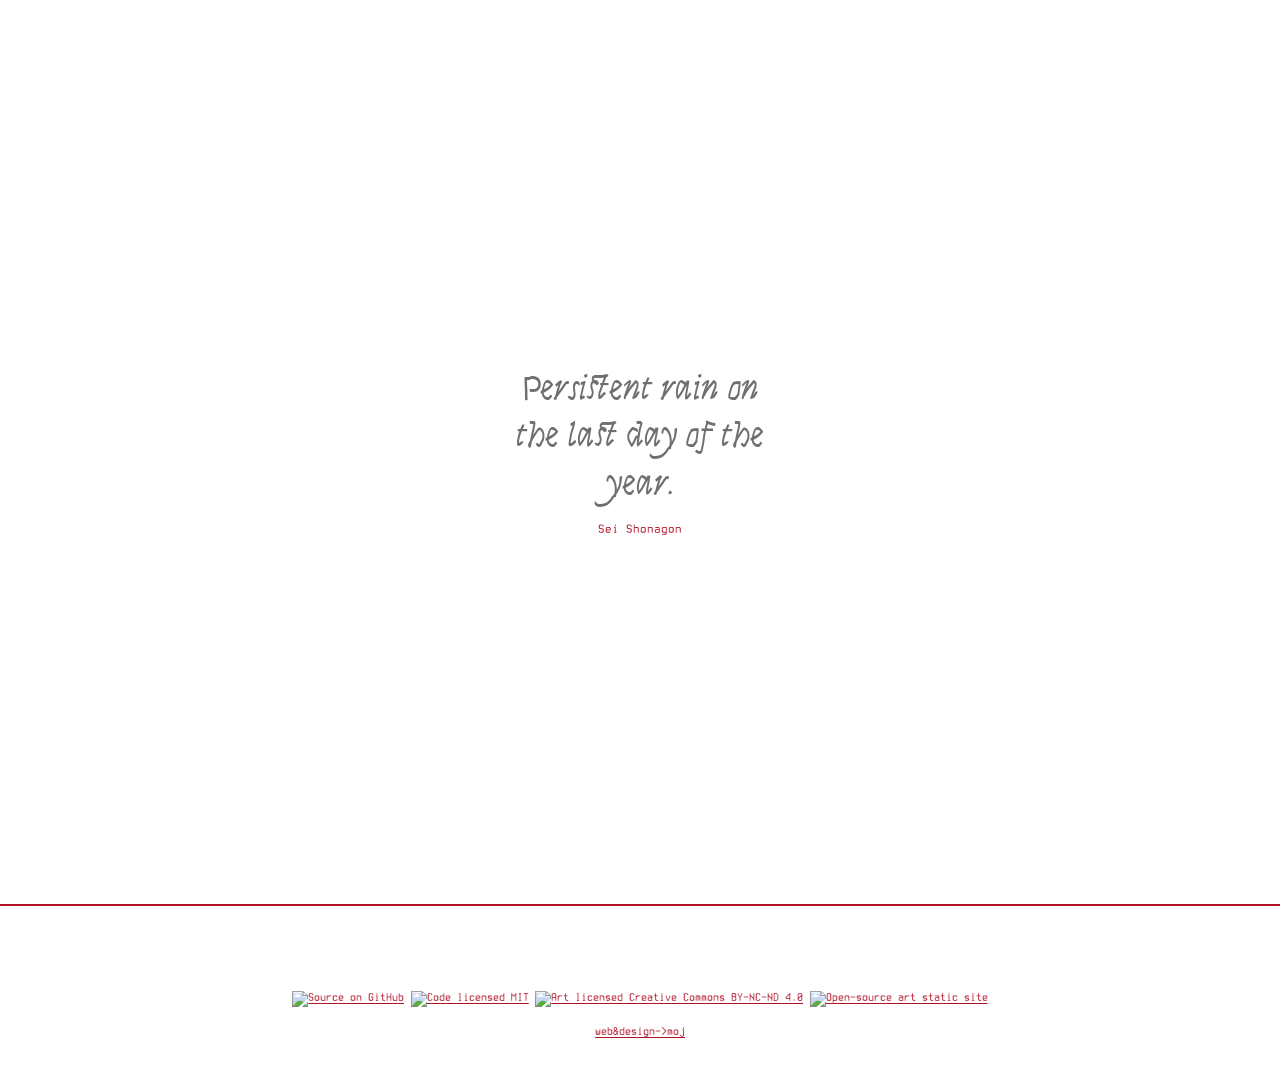
==== commit a1838957: "Transition improvement" ====
--- a/index.html
+++ b/index.html
@@ -3,8 +3,8 @@
   <head>
     <meta charset="utf-8">
     <meta name="viewport" content="width=device-width, initial-scale=1">
-    <meta name="description" content="Makurama is a collection of changing video essays inspired by Sei Shonagon.">
-    <title>Makurama</title>
+    <meta name="description" content="">
+    <title></title>
     <link rel="preconnect" href="https://fonts.googleapis.com">
     <link rel="preconnect" href="https://fonts.gstatic.com" crossorigin>
     <link href="https://fonts.googleapis.com/css2?family=IBM+Plex+Mono:wght@400;500;600&family=Shippori+Mincho:wght@400;500;700&family=Syne+Tactile&display=swap" rel="stylesheet">
@@ -12,53 +12,50 @@
     <script src="assets/js/app.js" defer></script>
   </head>
   <body>
-    <a class="skip-link" href="#main">Skip to content</a>
+    <a id="skip-link" class="skip-link" href="#main"></a>
 
-    <section id="intro-screen" role="region" aria-label="Introductory quote" tabindex="0">
+    <section id="intro-screen" role="region" aria-label="" tabindex="0">
       <blockquote>
-        <p id="intro-quote">Things that pass through a small screen and remain.</p>
+        <p id="intro-quote"></p>
+        <cite id="intro-author"></cite>
       </blockquote>
     </section>
 
     <header class="site-header">
-      <p class="lofi-mark">Jan Motal's</p>
-      <h1 id="site-title" class="site-title" tabindex="-1">Makurama<span class="title-dot">.</span></h1>
-      <nav aria-label="Primary navigation">
-        <a href="info.html">Info</a>
+      <p id="site-owner" class="lofi-mark"></p>
+      <h1 id="site-title" class="site-title" tabindex="-1"><span id="site-title-text"></span><span class="title-dot">.</span></h1>
+      <nav aria-label="">
+        <a id="info-link" href="info.html"></a>
       </nav>
     </header>
 
     <main id="main" tabindex="-1">
       <section class="filter-section" aria-labelledby="filters-title">
-        <h2 id="filters-title" class="visually-hidden">Filter video essays by tag</h2>
+        <h2 id="filters-title" class="visually-hidden"></h2>
         <div id="tagFilters" class="tag-filters" role="list" aria-live="polite"></div>
       </section>
 
       <section class="gallery-section" aria-labelledby="gallery-title">
-        <h2 id="gallery-title" class="visually-hidden">Video essays</h2>
+        <h2 id="gallery-title" class="visually-hidden"></h2>
         <div id="gallery" class="gallery" aria-live="polite"></div>
         <p id="galleryStatus" class="gallery-status" role="status"></p>
       </section>
 
       <section id="textFallback" class="text-fallback" aria-labelledby="text-fallback-title">
-        <h2 id="text-fallback-title">Text version</h2>
-        <p>Makurama can be browsed as a plain list of video essays. Each entry is prepared for captions and transcripts as the project grows.</p>
-        <ul>
-          <li><a href="assets/video/mornings-v1.mp4">Mornings</a>: Things I like, Fresh feelings.</li>
-          <li><a href="assets/video/commuting-v1.mp4">Commuting</a>: Things that pass by, City murmurs.</li>
-          <li><a href="assets/video/small-rooms-v1.mp4">Small Rooms</a>: Private corners, Quiet arrangements.</li>
-        </ul>
+        <h2 id="text-fallback-title"></h2>
+        <p id="textFallbackDescription"></p>
+        <ul></ul>
       </section>
     </main>
 
     <div id="videoOverlay" class="video-overlay" role="dialog" aria-modal="true" aria-labelledby="overlayTitle" hidden>
       <div class="overlay-plane" data-close-overlay></div>
       <div class="video-dialog">
-        <button class="close-button" type="button" data-close-overlay aria-label="Close video">x</button>
+        <button id="closeVideoButton" class="close-button" type="button" data-close-overlay aria-label=""></button>
         <p id="overlayTagline" class="lofi-mark"></p>
         <h2 id="overlayTitle"></h2>
         <p id="overlayDescription" class="overlay-description"></p>
-        <div id="versionSwitcher" class="version-switcher" aria-label="Video versions"></div>
+        <div id="versionSwitcher" class="version-switcher" aria-label=""></div>
         <video id="overlayVideo" controls playsinline preload="metadata">
           <track kind="captions" srclang="en" label="English captions">
         </video>
@@ -66,34 +63,9 @@
       </div>
     </div>
 
-    <noscript>
-      <section class="noscript-fallback" aria-labelledby="noscript-title">
-        <h2 id="noscript-title">Makurama without JavaScript</h2>
-        <p>The interactive gallery needs JavaScript. The first sample paths are listed here for text and script-free browsing.</p>
-        <ul>
-          <li><a href="assets/video/mornings-v1.mp4">Mornings</a></li>
-          <li><a href="assets/video/commuting-v1.mp4">Commuting</a></li>
-          <li><a href="assets/video/small-rooms-v1.mp4">Small Rooms</a></li>
-        </ul>
-      </section>
-    </noscript>
-
     <footer class="site-footer">
-      <div class="footer-badges" aria-label="Project links and licenses">
-        <a href="https://github.com/motajama/makurama">
-          <img src="https://img.shields.io/badge/source-GitHub-111111?style=flat-square&amp;logo=github" alt="Source on GitHub">
-        </a>
-        <a href="LICENSE">
-          <img src="https://img.shields.io/badge/code-MIT-111111?style=flat-square" alt="Code licensed MIT">
-        </a>
-        <a href="https://creativecommons.org/licenses/by-nc-nd/4.0/">
-          <img src="https://img.shields.io/badge/art-CC%20BY--NC--ND%204.0-b11226?style=flat-square" alt="Art licensed Creative Commons BY-NC-ND 4.0">
-        </a>
-        <a href="https://github.com/motajama/makurama">
-          <img src="https://img.shields.io/badge/open--source-art-6f6f6f?style=flat-square" alt="Open-source art static site">
-        </a>
-      </div>
-      <p><a href="https://www.janmotal.cz">web&amp;design&rarr;moj</a></p>
+      <div id="footerBadges" class="footer-badges" aria-label=""></div>
+      <p id="footerCredit"></p>
     </footer>
   </body>
 </html>
--- a/assets/css/style.css
+++ b/assets/css/style.css
@@ -102,6 +102,7 @@
 }
 
 #intro-screen {
+  --intro-transition-duration: 3s;
   position: fixed;
   inset: 0;
   z-index: 9999;
@@ -115,8 +116,8 @@
   pointer-events: auto;
   cursor: pointer;
   transition-property: opacity;
-  transition-duration: 1600ms;
-  transition-timing-function: ease;
+  transition-duration: var(--intro-transition-duration);
+  transition-timing-function: in-out;
 }
 
 #intro-screen.intro-dismissing,
@@ -141,6 +142,16 @@
   font-family: var(--title-font);
   font-size: clamp(1.25rem, 4vw, 2.2rem);
   line-height: 1.35;
+  text-align: center;
+}
+
+#intro-screen cite {
+  display: block;
+  margin-top: 1rem;
+  color: var(--red);
+  font-family: var(--accent-font);
+  font-size: 0.8rem;
+  font-style: normal;
   text-align: center;
 }
 
@@ -560,10 +571,6 @@
 }
 
 @media (prefers-reduced-motion: reduce) {
-  #intro-screen {
-    transition-duration: 80ms !important;
-  }
-
   *,
   *::before,
   *::after {
@@ -572,4 +579,8 @@
     animation-duration: 0.001ms !important;
     animation-iteration-count: 1 !important;
   }
-}
+
+  #intro-screen {
+    transition-duration: var(--intro-transition-duration) !important;
+  }
+}
